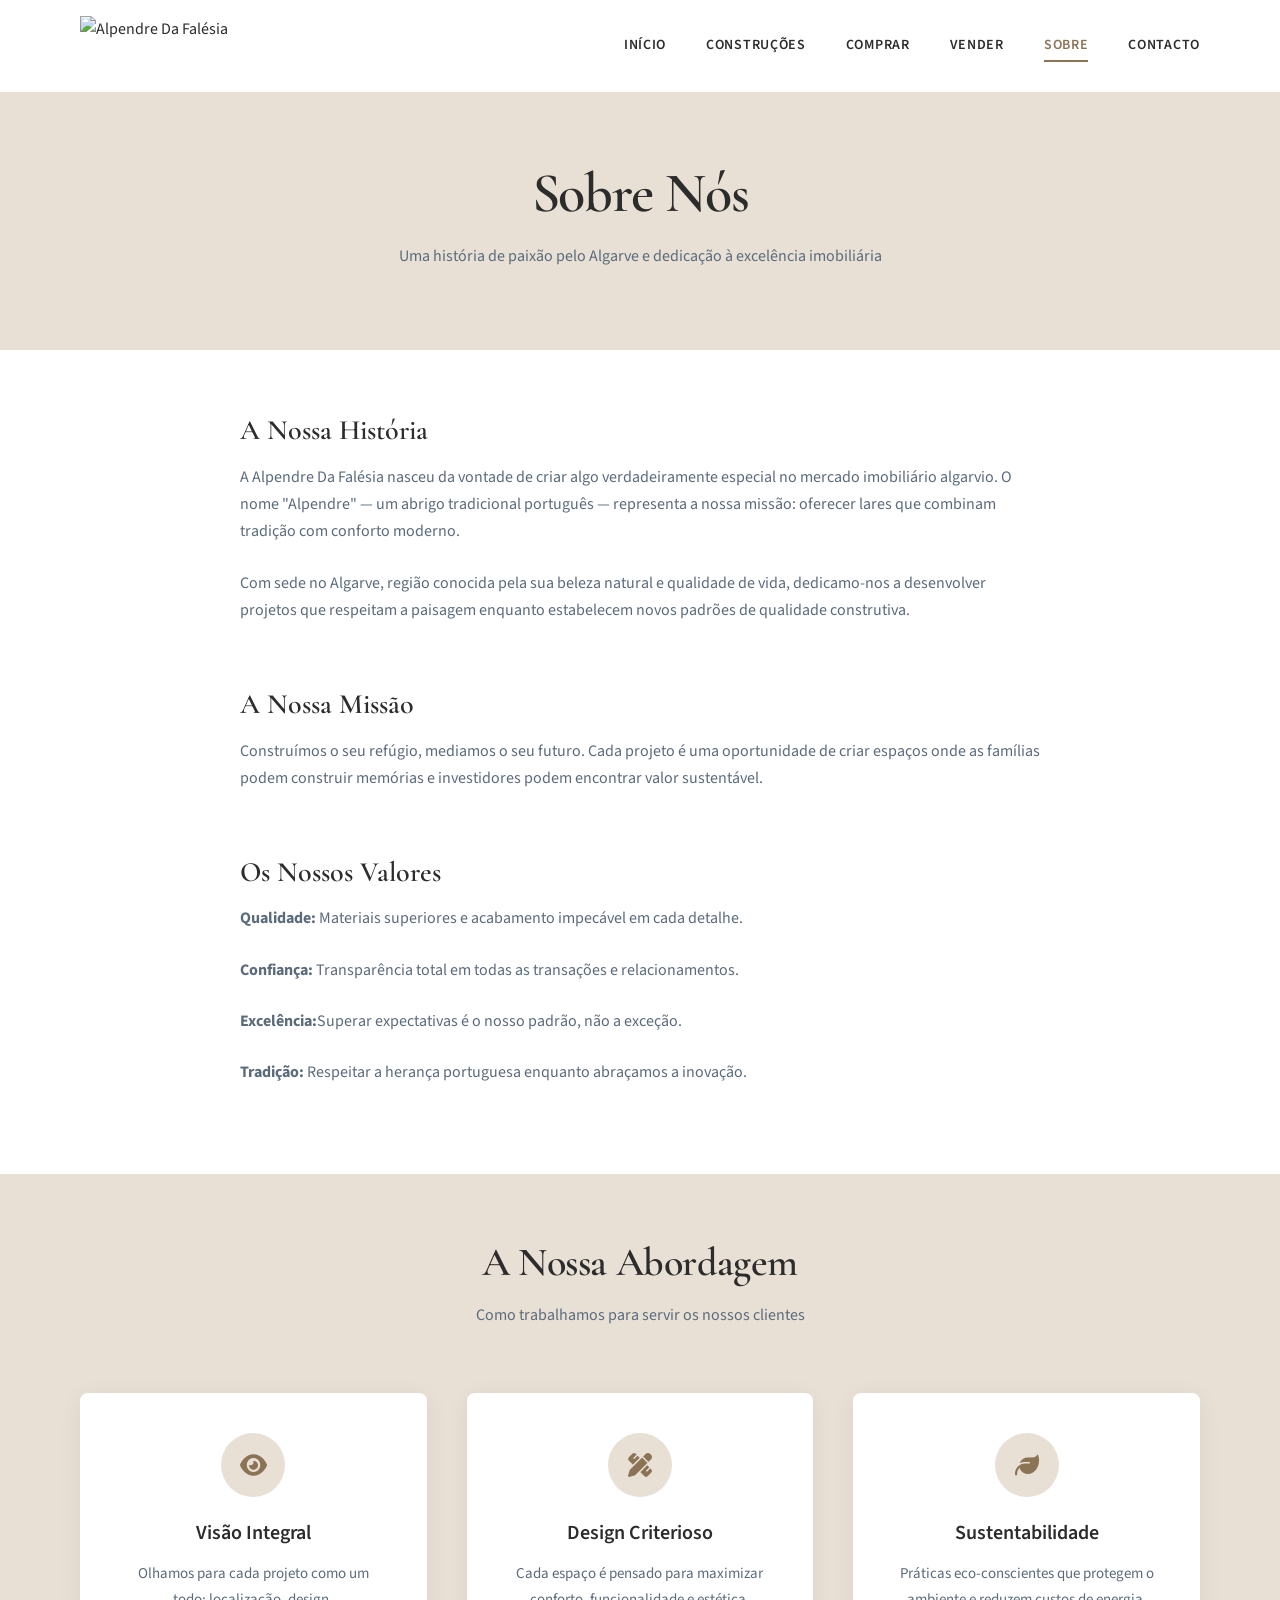
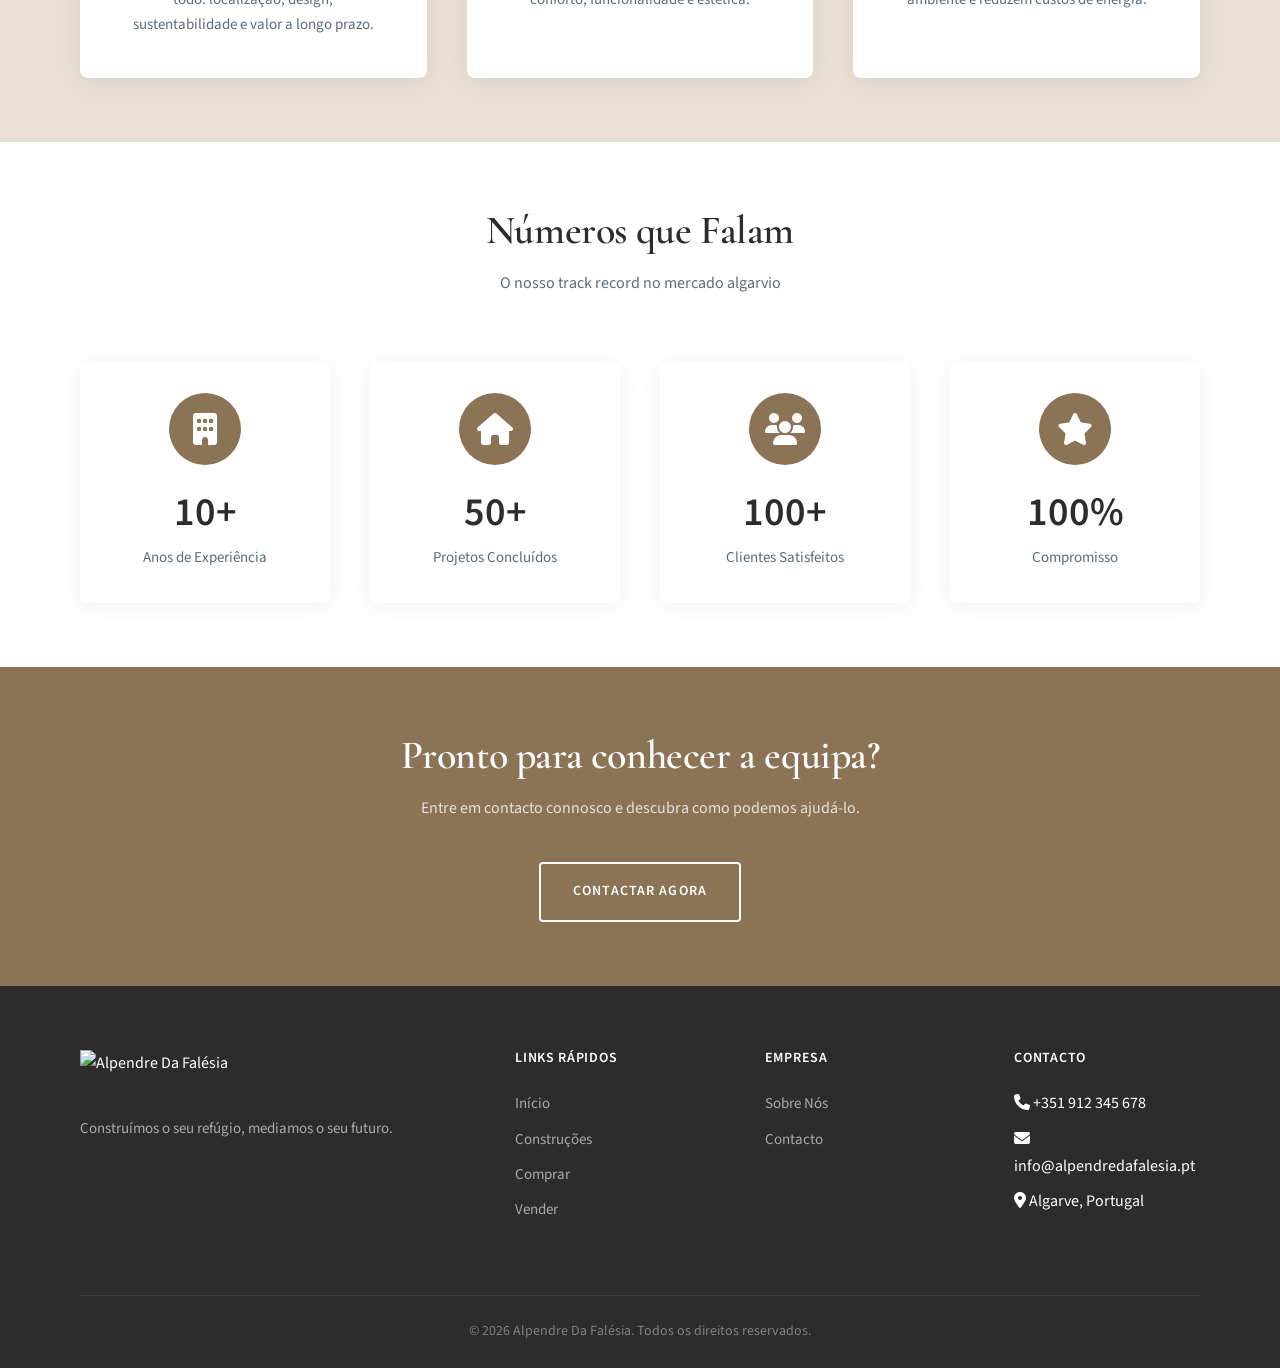
==== about.html @ 4890cd34 "Website completo - Alpendre Da Falésia" ====
<!DOCTYPE html>
<html lang="pt-PT">
<head>
    <meta charset="UTF-8">
    <meta name="viewport" content="width=device-width, initial-scale=1.0">
    <title>Sobre Nós | Alpendre Da Falésia</title>
    <meta name="description" content="Conheça a história e a equipa da Alpendre Da Falésia. Tradição e excelência imobiliária no Algarve.">
    <link rel="preconnect" href="https://fonts.googleapis.com">
    <link rel="preconnect" href="https://fonts.gstatic.com" crossorigin>
    <link href="https://fonts.googleapis.com/css2?family=Cormorant+Garamond:wght@500;600&family=Source+Sans+3:wght@400;600&display=swap" rel="stylesheet">
    <link rel="stylesheet" href="https://cdnjs.cloudflare.com/ajax/libs/font-awesome/6.4.0/css/all.min.css">
    <link rel="stylesheet" href="assets/css/style.css">
</head>
<body>
    <header id="header" class="header">
        <div class="nav-container">
            <a href="index.html" class="logo">
                <img src="assets/images/logo.png" alt="Alpendre Da Falésia">
            </a>
            <nav class="nav-links">
                <a href="index.html">Início</a>
                <a href="constructions.html">Construções</a>
                <a href="buy.html">Comprar</a>
                <a href="sell.html">Vender</a>
                <a href="about.html" class="active">Sobre</a>
                <a href="contact.html">Contacto</a>
            </nav>
            <div class="menu-toggle">
                <span></span>
                <span></span>
                <span></span>
            </div>
        </div>
    </header>

    <nav class="mobile-nav">
        <span class="mobile-close">&times;</span>
        <a href="index.html">Início</a>
        <a href="constructions.html">Construções</a>
        <a href="buy.html">Comprar</a>
        <a href="sell.html">Vender</a>
        <a href="about.html">Sobre</a>
        <a href="contact.html">Contacto</a>
    </nav>

    <section class="page-header">
        <div class="container">
            <h1>Sobre Nós</h1>
            <p>Uma história de paixão pelo Algarve e dedicação à excelência imobiliária</p>
        </div>
    </section>

    <section class="section section-white">
        <div class="container">
            <div class="content-section reveal">
                <h3>A Nossa História</h3>
                <p>A Alpendre Da Falésia nasceu da vontade de criar algo verdadeiramente especial no mercado imobiliário algarvio. O nome "Alpendre" — um abrigo tradicional português — representa a nossa missão: oferecer lares que combinam tradição com conforto moderno.</p>
                <p>Com sede no Algarve, região conocida pela sua beleza natural e qualidade de vida, dedicamo-nos a desenvolver projetos que respeitam a paisagem enquanto estabelecem novos padrões de qualidade construtiva.</p>

                <h3>A Nossa Missão</h3>
                <p>Construímos o seu refúgio, mediamos o seu futuro. Cada projeto é uma oportunidade de criar espaços onde as famílias podem construir memórias e investidores podem encontrar valor sustentável.</p>

                <h3>Os Nossos Valores</h3>
                <p><strong>Qualidade:</strong> Materiais superiores e acabamento impecável em cada detalhe.</p>
                <p><strong>Confiança:</strong> Transparência total em todas as transações e relacionamentos.</p>
                <p><strong>Excelência:</strong>Superar expectativas é o nosso padrão, não a exceção.</p>
                <p><strong>Tradição:</strong> Respeitar a herança portuguesa enquanto abraçamos a inovação.</p>
            </div>
        </div>
    </section>

    <section class="section section-sand">
        <div class="container">
            <div class="section-header reveal">
                <h2>A Nossa Abordagem</h2>
                <p>Como trabalhamos para servir os nossos clientes</p>
            </div>
            <div class="pillars-grid reveal">
                <div class="pillar-card">
                    <div class="icon"><i class="fas fa-eye"></i></div>
                    <h4>Visão Integral</h4>
                    <p>Olhamos para cada projeto como um todo: localização, design, sustentabilidade e valor a longo prazo.</p>
                </div>
                <div class="pillar-card">
                    <div class="icon"><i class="fas fa-pencil-ruler"></i></div>
                    <h4>Design Criterioso</h4>
                    <p>Cada espaço é pensado para maximizar conforto, funcionalidade e estética.</p>
                </div>
                <div class="pillar-card">
                    <div class="icon"><i class="fas fa-leaf"></i></div>
                    <h4>Sustentabilidade</h4>
                    <p>Práticas eco-conscientes que protegem o ambiente e reduzem custos de energia.</p>
                </div>
            </div>
        </div>
    </section>

    <section class="section section-white">
        <div class="container">
            <div class="section-header reveal">
                <h2>Números que Falam</h2>
                <p>O nosso track record no mercado algarvio</p>
            </div>
            <div class="pillars-grid reveal" style="grid-template-columns: repeat(4, 1fr);">
                <div class="pillar-card" style="padding: 32px;">
                    <div class="icon" style="background: var(--color-stone); color: white; width: 72px; height: 72px; font-size: 2rem;">
                        <i class="fas fa-building"></i>
                    </div>
                    <h4 style="font-size: 2.5rem; margin: 16px 0 8px;">10+</h4>
                    <p style="color: var(--color-slate);">Anos de Experiência</p>
                </div>
                <div class="pillar-card" style="padding: 32px;">
                    <div class="icon" style="background: var(--color-stone); color: white; width: 72px; height: 72px; font-size: 2rem;">
                        <i class="fas fa-home"></i>
                    </div>
                    <h4 style="font-size: 2.5rem; margin: 16px 0 8px;">50+</h4>
                    <p style="color: var(--color-slate);">Projetos Concluídos</p>
                </div>
                <div class="pillar-card" style="padding: 32px;">
                    <div class="icon" style="background: var(--color-stone); color: white; width: 72px; height: 72px; font-size: 2rem;">
                        <i class="fas fa-users"></i>
                    </div>
                    <h4 style="font-size: 2.5rem; margin: 16px 0 8px;">100+</h4>
                    <p style="color: var(--color-slate);">Clientes Satisfeitos</p>
                </div>
                <div class="pillar-card" style="padding: 32px;">
                    <div class="icon" style="background: var(--color-stone); color: white; width: 72px; height: 72px; font-size: 2rem;">
                        <i class="fas fa-star"></i>
                    </div>
                    <h4 style="font-size: 2.5rem; margin: 16px 0 8px;">100%</h4>
                    <p style="color: var(--color-slate);">Compromisso</p>
                </div>
            </div>
        </div>
    </section>

    <section class="cta-section">
        <div class="container">
            <h2>Pronto para conhecer a equipa?</h2>
            <p>Entre em contacto connosco e descubra como podemos ajudá-lo.</p>
            <a href="contact.html" class="btn btn-secondary" style="border-color: white; color: white;">Contactar Agora</a>
        </div>
    </section>

    <footer class="footer">
        <div class="container">
            <div class="footer-grid">
                <div class="footer-brand">
                    <img src="assets/images/logo.png" alt="Alpendre Da Falésia" style="height: 50px; margin-bottom: 16px;">
                    <p>Construímos o seu refúgio, mediamos o seu futuro.</p>
                </div>
                <div class="footer-col">
                    <h5>Links Rápidos</h5>
                    <ul>
                        <li><a href="index.html">Início</a></li>
                        <li><a href="constructions.html">Construções</a></li>
                        <li><a href="buy.html">Comprar</a></li>
                        <li><a href="sell.html">Vender</a></li>
                    </ul>
                </div>
                <div class="footer-col">
                    <h5>Empresa</h5>
                    <ul>
                        <li><a href="about.html">Sobre Nós</a></li>
                        <li><a href="contact.html">Contacto</a></li>
                    </ul>
                </div>
                <div class="footer-col">
                    <h5>Contacto</h5>
                    <ul>
                        <li><i class="fas fa-phone"></i> +351 912 345 678</li>
                        <li><i class="fas fa-envelope"></i> info@alpendredafalesia.pt</li>
                        <li><i class="fas fa-map-marker-alt"></i> Algarve, Portugal</li>
                    </ul>
                </div>
            </div>
            <div class="footer-bottom">
                <p>&copy; <span id="currentYear">2024</span> Alpendre Da Falésia. Todos os direitos reservados.</p>
            </div>
        </div>
    </footer>

    <script src="assets/js/main.js"></script>
</body>
</html>
---- assets/css/style.css ----
/* ========================================
   ALPENDRE DA FALÉSIA - Main Stylesheet
   ======================================== */

/* CSS Variables */
:root {
  --color-charcoal: #2C2C2C;
  --color-stone: #8B7355;
  --color-sand: #E8E0D5;
  --color-white: #FFFFFF;
  --color-sea-mist: #A8B5A0;
  --color-terracotta: #C67B5D;
  --color-slate: #5B6B7C;
  --color-ivory: #FAF8F5;

  --space-xs: 8px;
  --space-sm: 16px;
  --space-md: 24px;
  --space-lg: 40px;
  --space-xl: 64px;
  --space-2xl: 96px;
  --space-3xl: 128px;

  --font-heading: 'Cormorant Garamond', Georgia, serif;
  --font-body: 'Source Sans 3', 'Helvetica Neue', sans-serif;

  --shadow-card: 0 4px 24px rgba(0,0,0,0.06);
  --shadow-hover: 0 8px 32px rgba(0,0,0,0.12);
  --radius-sm: 4px;
  --radius-md: 8px;
  --radius-lg: 12px;
}

/* Reset & Base */
*, *::before, *::after {
  box-sizing: border-box;
  margin: 0;
  padding: 0;
}

html {
  scroll-behavior: smooth;
}

body {
  font-family: var(--font-body);
  font-size: 16px;
  line-height: 1.7;
  color: var(--color-charcoal);
  background: var(--color-ivory);
  -webkit-font-smoothing: antialiased;
}

img {
  max-width: 100%;
  height: auto;
  display: block;
}

a {
  text-decoration: none;
  color: inherit;
}

ul, ol {
  list-style: none;
}

/* Typography */
h1, h2, h3, h4, h5, h6 {
  font-family: var(--font-heading);
  font-weight: 600;
  line-height: 1.2;
  color: var(--color-charcoal);
}

h1 { font-size: 3.5rem; letter-spacing: -0.02em; }
h2 { font-size: 2.5rem; letter-spacing: -0.01em; }
h3 { font-size: 1.75rem; }
h4 { font-size: 1.25rem; font-family: var(--font-body); font-weight: 600; }

.container {
  max-width: 1280px;
  margin: 0 auto;
  padding: 0 80px;
}

@media (max-width: 1199px) {
  .container { padding: 0 48px; }
}

@media (max-width: 767px) {
  .container { padding: 0 24px; }
  h1 { font-size: 2.25rem; }
  h2 { font-size: 1.75rem; }
  h3 { font-size: 1.25rem; }
}

/* ========================================
   HEADER & NAVIGATION
   ======================================== */
.header {
  position: fixed;
  top: 0;
  left: 0;
  right: 0;
  z-index: 1000;
  background: var(--color-white);
  transition: box-shadow 0.3s ease;
}

.header.scrolled {
  box-shadow: 0 2px 20px rgba(0,0,0,0.08);
}

.nav-container {
  display: flex;
  align-items: center;
  justify-content: space-between;
  padding: var(--space-sm) 80px;
}

.logo img {
  height: 60px;
  width: auto;
}

.nav-links {
  display: flex;
  gap: var(--space-lg);
}

.nav-links a {
  font-size: 0.875rem;
  font-weight: 600;
  text-transform: uppercase;
  letter-spacing: 0.05em;
  color: var(--color-charcoal);
  position: relative;
  padding: 4px 0;
  transition: color 0.2s;
}

.nav-links a::after {
  content: '';
  position: absolute;
  bottom: 0;
  left: 0;
  width: 0;
  height: 2px;
  background: var(--color-stone);
  transition: width 0.3s ease;
}

.nav-links a:hover,
.nav-links a.active {
  color: var(--color-stone);
}

.nav-links a:hover::after,
.nav-links a.active::after {
  width: 100%;
}

/* Mobile Menu */
.menu-toggle {
  display: none;
  flex-direction: column;
  gap: 5px;
  cursor: pointer;
  padding: 8px;
}

.menu-toggle span {
  display: block;
  width: 24px;
  height: 2px;
  background: var(--color-charcoal);
  transition: all 0.3s;
}

.mobile-nav {
  display: none;
  position: fixed;
  top: 0;
  left: 0;
  right: 0;
  bottom: 0;
  background: var(--color-white);
  flex-direction: column;
  align-items: center;
  justify-content: center;
  gap: var(--space-lg);
  z-index: 999;
}

.mobile-nav.active {
  display: flex;
}

.mobile-nav a {
  font-size: 1.5rem;
  font-family: var(--font-heading);
  font-weight: 600;
  text-transform: uppercase;
  letter-spacing: 0.05em;
}

.mobile-close {
  position: absolute;
  top: 24px;
  right: 24px;
  font-size: 2rem;
  cursor: pointer;
  color: var(--color-charcoal);
}

@media (max-width: 900px) {
  .nav-links { display: none; }
  .menu-toggle { display: flex; }
}

/* ========================================
   BUTTONS
   ======================================== */
.btn {
  display: inline-block;
  padding: 16px 32px;
  font-family: var(--font-body);
  font-size: 0.875rem;
  font-weight: 600;
  text-transform: uppercase;
  letter-spacing: 0.08em;
  border-radius: var(--radius-sm);
  cursor: pointer;
  transition: all 0.2s ease;
  border: none;
  text-align: center;
}

.btn-primary {
  background: var(--color-stone);
  color: var(--color-white);
}

.btn-primary:hover {
  background: #7a6548;
  box-shadow: 0 4px 16px rgba(139,115,85,0.3);
}

.btn-secondary {
  background: transparent;
  color: var(--color-stone);
  border: 2px solid var(--color-stone);
}

.btn-secondary:hover {
  background: var(--color-stone);
  color: var(--color-white);
}

.btn-group {
  display: flex;
  gap: var(--space-sm);
  flex-wrap: wrap;
}

/* ========================================
   HERO SECTION
   ======================================== */
.hero {
  min-height: 100vh;
  display: flex;
  align-items: center;
  padding-top: 80px;
  background: linear-gradient(135deg, var(--color-ivory) 0%, var(--color-sand) 100%);
  position: relative;
  overflow: hidden;
}

.hero::before {
  content: '';
  position: absolute;
  top: -50%;
  right: -20%;
  width: 70%;
  height: 200%;
  background: radial-gradient(ellipse, rgba(168,181,160,0.15) 0%, transparent 70%);
  pointer-events: none;
}

.hero-content {
  max-width: 1280px;
  margin: 0 auto;
  padding: var(--space-2xl) 80px;
  display: grid;
  grid-template-columns: 1fr 1fr;
  gap: var(--space-xl);
  align-items: center;
}

.hero-text h1 {
  margin-bottom: var(--space-md);
  opacity: 0;
  transform: translateY(30px);
  animation: fadeUp 0.8s ease forwards;
}

.hero-text .tagline {
  font-size: 1.25rem;
  color: var(--color-slate);
  margin-bottom: var(--space-lg);
  opacity: 0;
  transform: translateY(30px);
  animation: fadeUp 0.8s ease 0.1s forwards;
}

.hero-text .btn-group {
  opacity: 0;
  transform: translateY(30px);
  animation: fadeUp 0.8s ease 0.2s forwards;
}

.hero-image {
  display: flex;
  justify-content: center;
  align-items: center;
  opacity: 0;
  transform: translateX(30px);
  animation: fadeRight 0.8s ease 0.3s forwards;
}

.hero-image img {
  max-width: 100%;
  border-radius: var(--radius-lg);
  box-shadow: var(--shadow-hover);
}

@keyframes fadeUp {
  to {
    opacity: 1;
    transform: translateY(0);
  }
}

@keyframes fadeRight {
  to {
    opacity: 1;
    transform: translateX(0);
  }
}

@media (max-width: 900px) {
  .hero-content {
    grid-template-columns: 1fr;
    padding: var(--space-xl) 24px;
    text-align: center;
  }

  .hero-image {
    order: -1;
  }

  .hero-image img {
    max-width: 80%;
  }

  .btn-group {
    justify-content: center;
  }
}

/* ========================================
   SECTION STYLES
   ======================================== */
.section {
  padding: var(--space-xl) 0;
}

.section-white {
  background: var(--color-white);
}

.section-sand {
  background: var(--color-sand);
}

.section-header {
  text-align: center;
  margin-bottom: var(--space-xl);
}

.section-header h2 {
  margin-bottom: var(--space-sm);
}

.section-header p {
  color: var(--color-slate);
  max-width: 600px;
  margin: 0 auto;
}

/* ========================================
   SERVICE PILLARS
   ======================================== */
.pillars-grid {
  display: grid;
  grid-template-columns: repeat(3, 1fr);
  gap: var(--space-lg);
}

.pillar-card {
  background: var(--color-white);
  border-radius: var(--radius-md);
  padding: var(--space-lg);
  text-align: center;
  box-shadow: var(--shadow-card);
  transition: all 0.3s ease;
}

.pillar-card:hover {
  transform: translateY(-4px);
  box-shadow: var(--shadow-hover);
}

.pillar-card .icon {
  width: 64px;
  height: 64px;
  background: var(--color-sand);
  border-radius: 50%;
  display: flex;
  align-items: center;
  justify-content: center;
  margin: 0 auto var(--space-md);
  color: var(--color-stone);
  font-size: 1.5rem;
}

.pillar-card h4 {
  margin-bottom: var(--space-sm);
}

.pillar-card p {
  color: var(--color-slate);
  font-size: 0.9375rem;
}

@media (max-width: 900px) {
  .pillars-grid {
    grid-template-columns: 1fr;
    gap: var(--space-md);
  }
}

/* ========================================
   PROJECT CARDS
   ======================================== */
.projects-grid {
  display: grid;
  grid-template-columns: repeat(3, 1fr);
  gap: var(--space-lg);
}

.project-card {
  background: var(--color-white);
  border-radius: var(--radius-lg);
  overflow: hidden;
  box-shadow: var(--shadow-card);
  transition: all 0.3s ease;
}

.project-card:hover {
  transform: translateY(-4px);
  box-shadow: var(--shadow-hover);
}

.project-card .image {
  aspect-ratio: 4/3;
  background: var(--color-sand);
  display: flex;
  align-items: center;
  justify-content: center;
  overflow: hidden;
}

.project-card .image img {
  width: 100%;
  height: 100%;
  object-fit: cover;
  transition: transform 0.3s ease;
}

.project-card:hover .image img {
  transform: scale(1.03);
}

.project-card .placeholder-img {
  display: flex;
  flex-direction: column;
  align-items: center;
  justify-content: center;
  color: var(--color-slate);
  padding: var(--space-md);
  text-align: center;
  background: var(--color-sand);
  width: 100%;
  height: 100%;
}

.project-card .placeholder-img i {
  font-size: 3rem;
  margin-bottom: var(--space-sm);
  color: var(--color-stone);
}

.project-card .content {
  padding: var(--space-md);
}

.project-card .badge {
  display: inline-block;
  padding: 4px 12px;
  border-radius: 20px;
  font-size: 0.75rem;
  font-weight: 600;
  text-transform: uppercase;
  letter-spacing: 0.05em;
  margin-bottom: var(--space-sm);
}

.badge-completed {
  background: var(--color-sea-mist);
  color: var(--color-white);
}

.badge-ongoing {
  background: var(--color-terracotta);
  color: var(--color-white);
}

.badge-planned {
  background: var(--color-slate);
  color: var(--color-white);
}

.project-card h4 {
  margin-bottom: 4px;
}

.project-card .location {
  color: var(--color-slate);
  font-size: 0.875rem;
  margin-bottom: var(--space-sm);
}

.project-card .description {
  color: var(--color-slate);
  font-size: 0.875rem;
  display: -webkit-box;
  -webkit-line-clamp: 2;
  -webkit-box-orient: vertical;
  overflow: hidden;
}

@media (max-width: 900px) {
  .projects-grid {
    grid-template-columns: 1fr;
  }
}

/* ========================================
   CONTACT INFO
   ======================================== */
.contact-info {
  display: grid;
  grid-template-columns: repeat(3, 1fr);
  gap: var(--space-lg);
  text-align: center;
}

.contact-item {
  padding: var(--space-md);
}

.contact-item .icon {
  width: 56px;
  height: 56px;
  background: var(--color-stone);
  color: var(--color-white);
  border-radius: 50%;
  display: flex;
  align-items: center;
  justify-content: center;
  margin: 0 auto var(--space-sm);
  font-size: 1.25rem;
}

.contact-item h4 {
  margin-bottom: var(--space-xs);
}

.contact-item p {
  color: var(--color-slate);
}

@media (max-width: 767px) {
  .contact-info {
    grid-template-columns: 1fr;
  }
}

/* ========================================
   FORMS
   ======================================== */
.form-group {
  margin-bottom: var(--space-md);
}

.form-group label {
  display: block;
  font-size: 0.875rem;
  font-weight: 600;
  text-transform: uppercase;
  letter-spacing: 0.05em;
  color: var(--color-slate);
  margin-bottom: var(--space-xs);
}

.form-group input,
.form-group textarea,
.form-group select {
  width: 100%;
  padding: 16px;
  font-family: var(--font-body);
  font-size: 1rem;
  border: 1px solid #DDD;
  border-radius: var(--radius-sm);
  background: var(--color-white);
  transition: border-color 0.2s;
}

.form-group input:focus,
.form-group textarea:focus,
.form-group select:focus {
  outline: none;
  border-color: var(--color-stone);
  box-shadow: 0 0 0 2px rgba(139,115,85,0.1);
}

.form-group textarea {
  min-height: 120px;
  resize: vertical;
}

/* ========================================
   PROPERTY CARDS
   ======================================== */
.properties-grid {
  display: grid;
  grid-template-columns: repeat(3, 1fr);
  gap: var(--space-lg);
}

.property-card {
  background: var(--color-white);
  border-radius: var(--radius-lg);
  overflow: hidden;
  box-shadow: var(--shadow-card);
  transition: all 0.3s ease;
}

.property-card:hover {
  transform: translateY(-4px);
  box-shadow: var(--shadow-hover);
}

.property-card .image {
  aspect-ratio: 4/3;
  background: var(--color-sand);
  position: relative;
  overflow: hidden;
}

.property-card .image img {
  width: 100%;
  height: 100%;
  object-fit: cover;
  transition: transform 0.3s ease;
}

.property-card:hover .image img {
  transform: scale(1.03);
}

.property-card .location-badge {
  position: absolute;
  top: var(--space-sm);
  left: var(--space-sm);
  background: var(--color-charcoal);
  color: var(--color-white);
  padding: 4px 12px;
  border-radius: 20px;
  font-size: 0.75rem;
  font-weight: 600;
}

.property-card .content {
  padding: var(--space-md);
}

.property-card .price {
  font-family: var(--font-heading);
  font-size: 1.5rem;
  font-weight: 600;
  color: var(--color-stone);
  margin-bottom: var(--space-xs);
}

.property-card h4 {
  margin-bottom: 4px;
}

.property-card .meta {
  color: var(--color-slate);
  font-size: 0.875rem;
  margin-bottom: var(--space-sm);
}

@media (max-width: 900px) {
  .properties-grid {
    grid-template-columns: 1fr;
  }
}

/* ========================================
   VALUE PROPS (Sell Page)
   ======================================== */
.value-grid {
  display: grid;
  grid-template-columns: repeat(2, 1fr);
  gap: var(--space-lg);
}

.value-item {
  display: flex;
  gap: var(--space-md);
  align-items: flex-start;
}

.value-item .icon {
  flex-shrink: 0;
  width: 48px;
  height: 48px;
  background: var(--color-sand);
  border-radius: 50%;
  display: flex;
  align-items: center;
  justify-content: center;
  color: var(--color-stone);
}

.value-item h4 {
  margin-bottom: 4px;
}

.value-item p {
  color: var(--color-slate);
  font-size: 0.9375rem;
}

@media (max-width: 767px) {
  .value-grid {
    grid-template-columns: 1fr;
  }
}

/* ========================================
   FOOTER
   ======================================== */
.footer {
  background: var(--color-charcoal);
  color: var(--color-white);
  padding: var(--space-xl) 0 var(--space-md);
}

.footer-grid {
  display: grid;
  grid-template-columns: 2fr 1fr 1fr 1fr;
  gap: var(--space-xl);
  margin-bottom: var(--space-xl);
}

.footer-brand p {
  color: rgba(255,255,255,0.6);
  margin-top: var(--space-sm);
  font-size: 0.9375rem;
}

.footer-col h5 {
  color: var(--color-white);
  font-family: var(--font-body);
  font-size: 0.875rem;
  font-weight: 600;
  text-transform: uppercase;
  letter-spacing: 0.05em;
  margin-bottom: var(--space-md);
}

.footer-col ul li {
  margin-bottom: var(--space-xs);
}

.footer-col a {
  color: rgba(255,255,255,0.6);
  font-size: 0.9375rem;
  transition: color 0.2s;
}

.footer-col a:hover {
  color: var(--color-white);
}

.footer-bottom {
  border-top: 1px solid rgba(255,255,255,0.1);
  padding-top: var(--space-md);
  text-align: center;
  color: rgba(255,255,255,0.4);
  font-size: 0.875rem;
}

@media (max-width: 900px) {
  .footer-grid {
    grid-template-columns: 1fr 1fr;
    gap: var(--space-lg);
  }
}

@media (max-width: 567px) {
  .footer-grid {
    grid-template-columns: 1fr;
  }
}

/* ========================================
   PAGE HEADER (Inner Pages)
   ======================================== */
.page-header {
  padding: 160px 0 80px;
  background: var(--color-sand);
  text-align: center;
}

.page-header h1 {
  margin-bottom: var(--space-sm);
}

.page-header p {
  color: var(--color-slate);
  max-width: 600px;
  margin: 0 auto;
}

/* ========================================
   CONTENT SECTION
   ======================================== */
.content-section {
  max-width: 800px;
  margin: 0 auto;
}

.content-section h3 {
  margin-top: var(--space-xl);
  margin-bottom: var(--space-sm);
}

.content-section h3:first-child {
  margin-top: 0;
}

.content-section p {
  margin-bottom: var(--space-md);
  color: var(--color-slate);
}

/* ========================================
   CTA SECTION
   ======================================== */
.cta-section {
  background: var(--color-stone);
  color: var(--color-white);
  text-align: center;
  padding: var(--space-xl) 0;
}

.cta-section h2 {
  color: var(--color-white);
  margin-bottom: var(--space-sm);
}

.cta-section p {
  color: rgba(255,255,255,0.8);
  margin-bottom: var(--space-lg);
  max-width: 600px;
  margin-left: auto;
  margin-right: auto;
}

/* ========================================
   SCROLL ANIMATIONS
   ======================================== */
.reveal {
  opacity: 0;
  transform: translateY(20px);
  transition: opacity 0.5s ease, transform 0.5s ease;
}

.reveal.visible {
  opacity: 1;
  transform: translateY(0);
}

/* ========================================
   UTILITIES
   ======================================== */
.text-center { text-align: center; }
.mb-0 { margin-bottom: 0; }
.mb-sm { margin-bottom: var(--space-sm); }
.mb-md { margin-bottom: var(--space-md); }
.mb-lg { margin-bottom: var(--space-lg); }
.mt-lg { margin-top: var(--space-lg); }
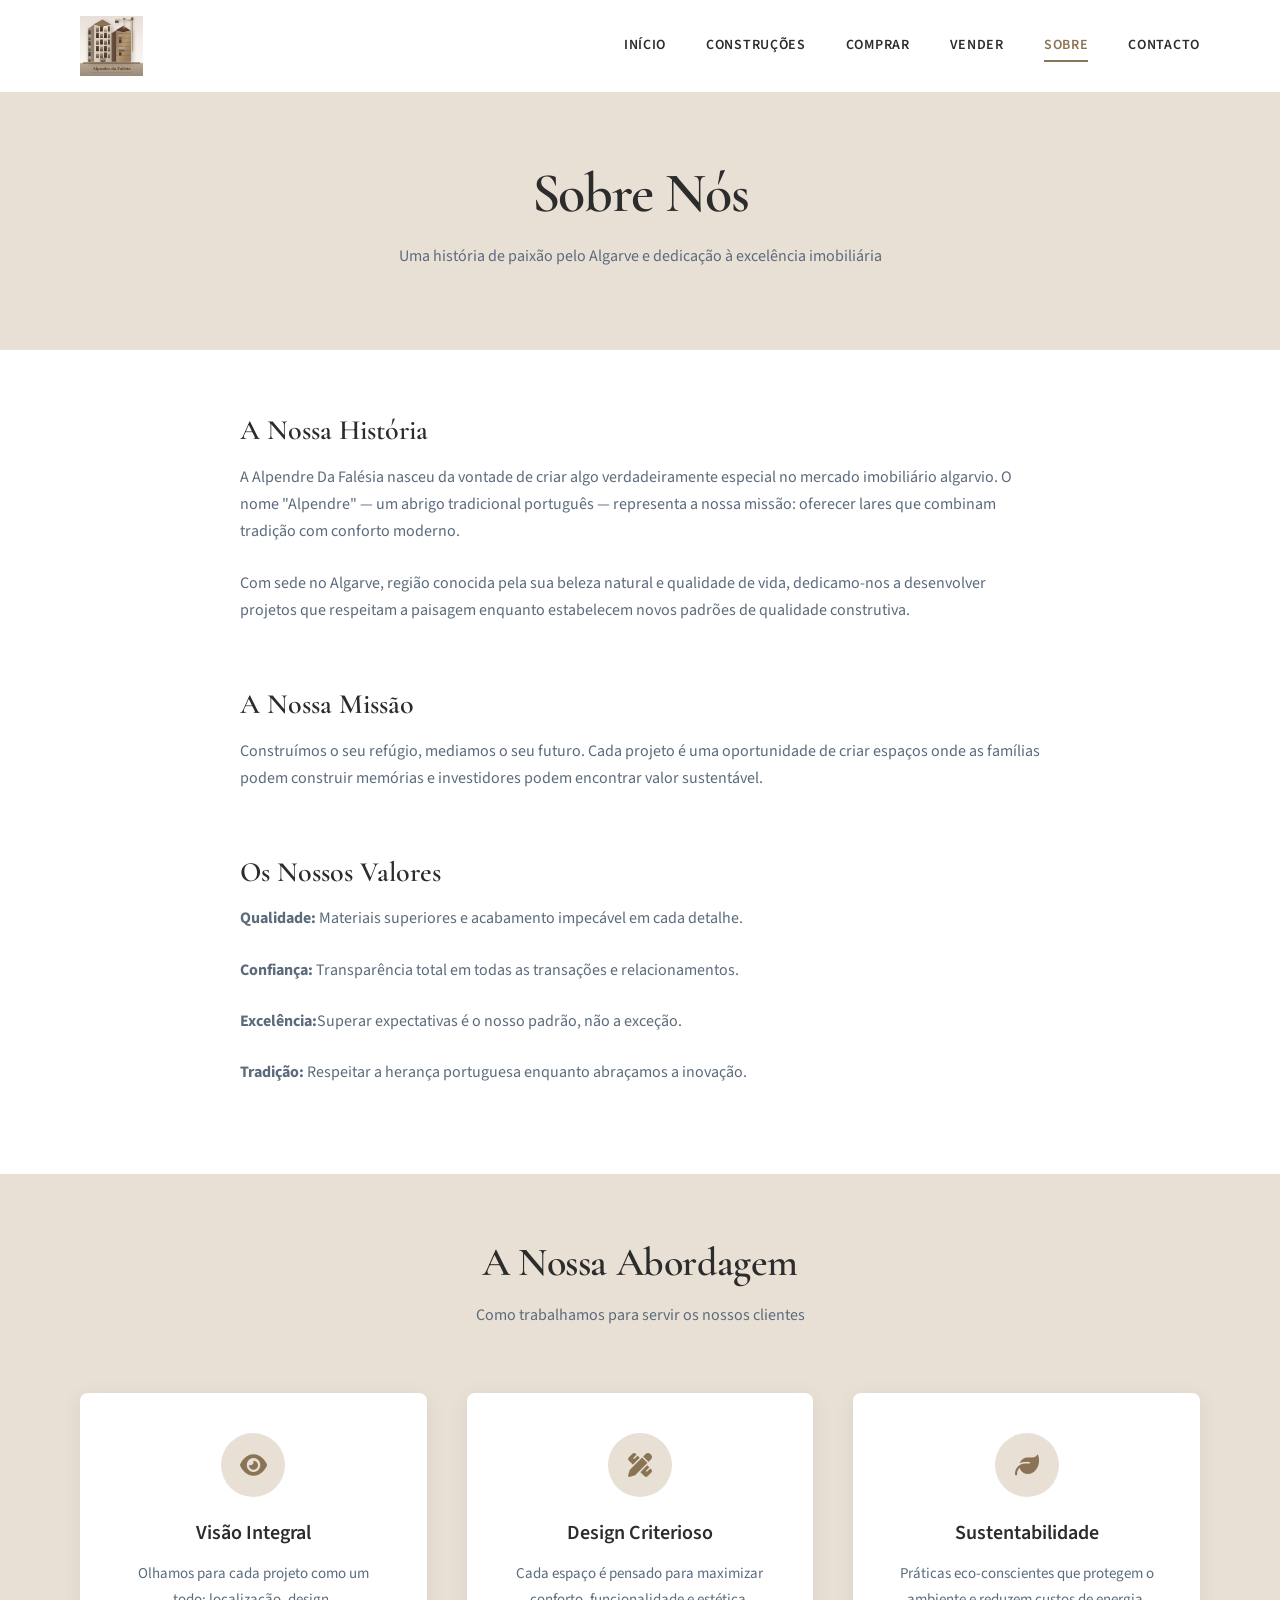
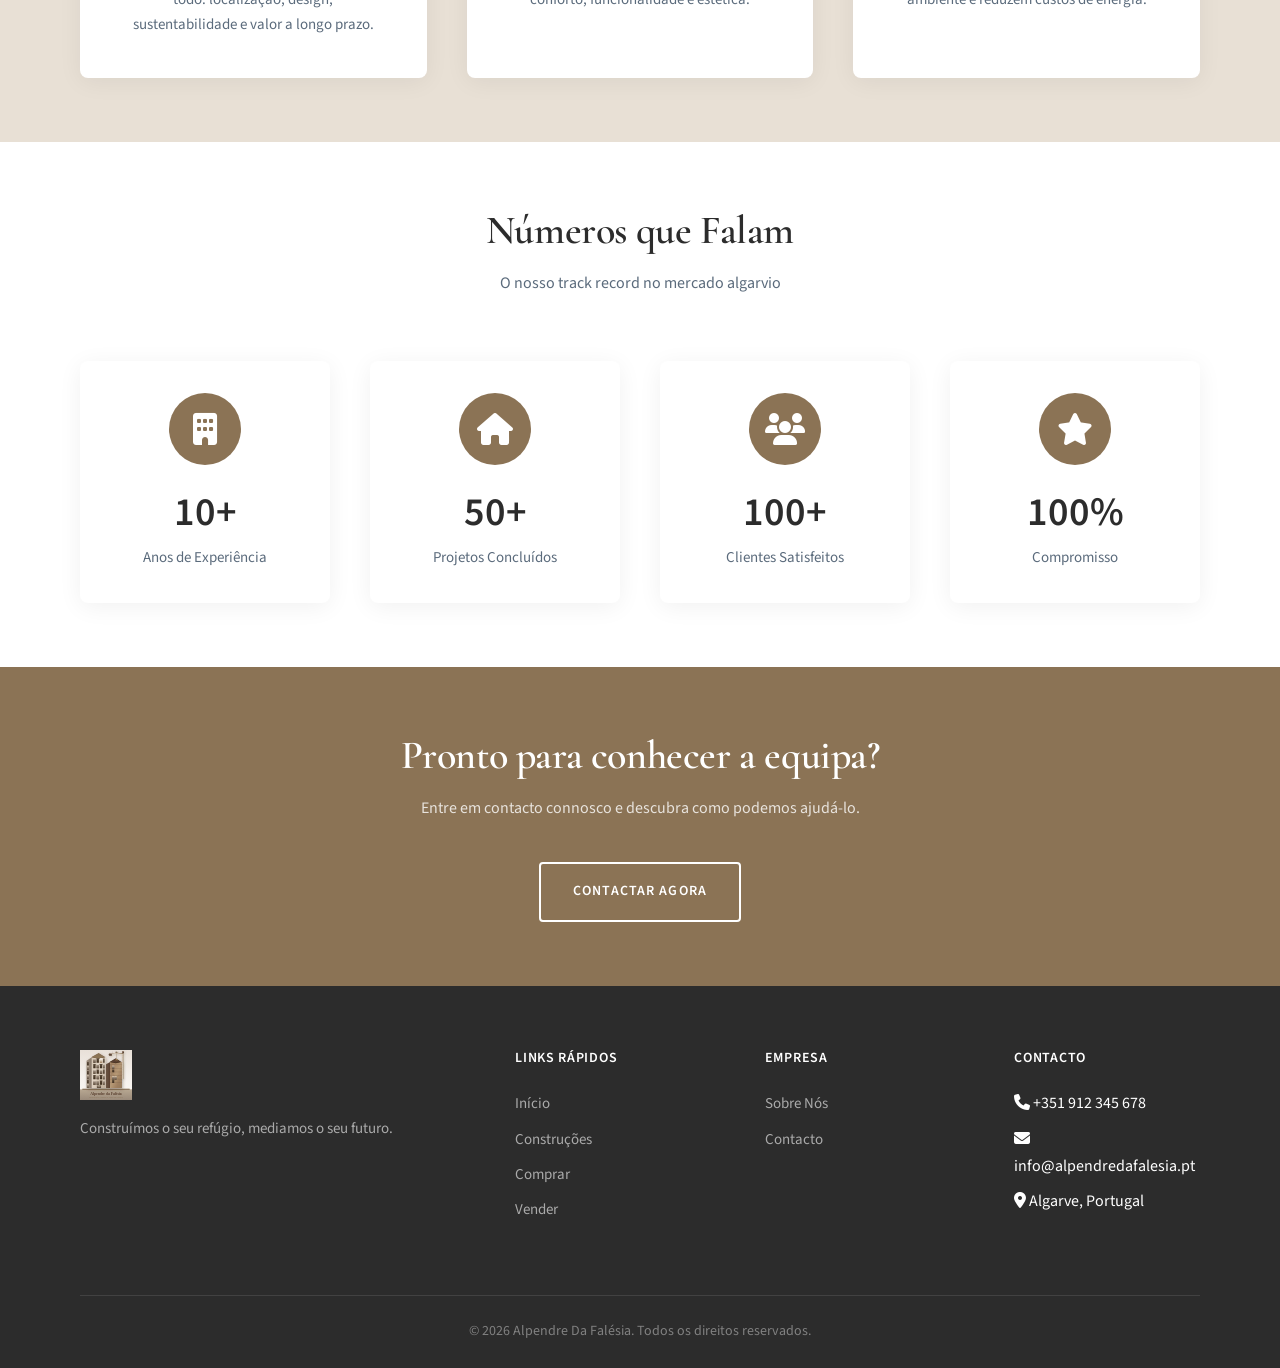
==== commit a51d45c0: "Use logo.svg instead of broken logo.png" ====
--- a/about.html
+++ b/about.html
@@ -15,7 +15,7 @@
     <header id="header" class="header">
         <div class="nav-container">
             <a href="index.html" class="logo">
-                <img src="assets/images/logo.png" alt="Alpendre Da Falésia">
+                <img src="assets/images/logo.svg" alt="Alpendre Da Falésia">
             </a>
             <nav class="nav-links">
                 <a href="index.html">Início</a>
@@ -146,7 +146,7 @@
         <div class="container">
             <div class="footer-grid">
                 <div class="footer-brand">
-                    <img src="assets/images/logo.png" alt="Alpendre Da Falésia" style="height: 50px; margin-bottom: 16px;">
+                    <img src="assets/images/logo.svg" alt="Alpendre Da Falésia" style="height: 50px; margin-bottom: 16px;">
                     <p>Construímos o seu refúgio, mediamos o seu futuro.</p>
                 </div>
                 <div class="footer-col">
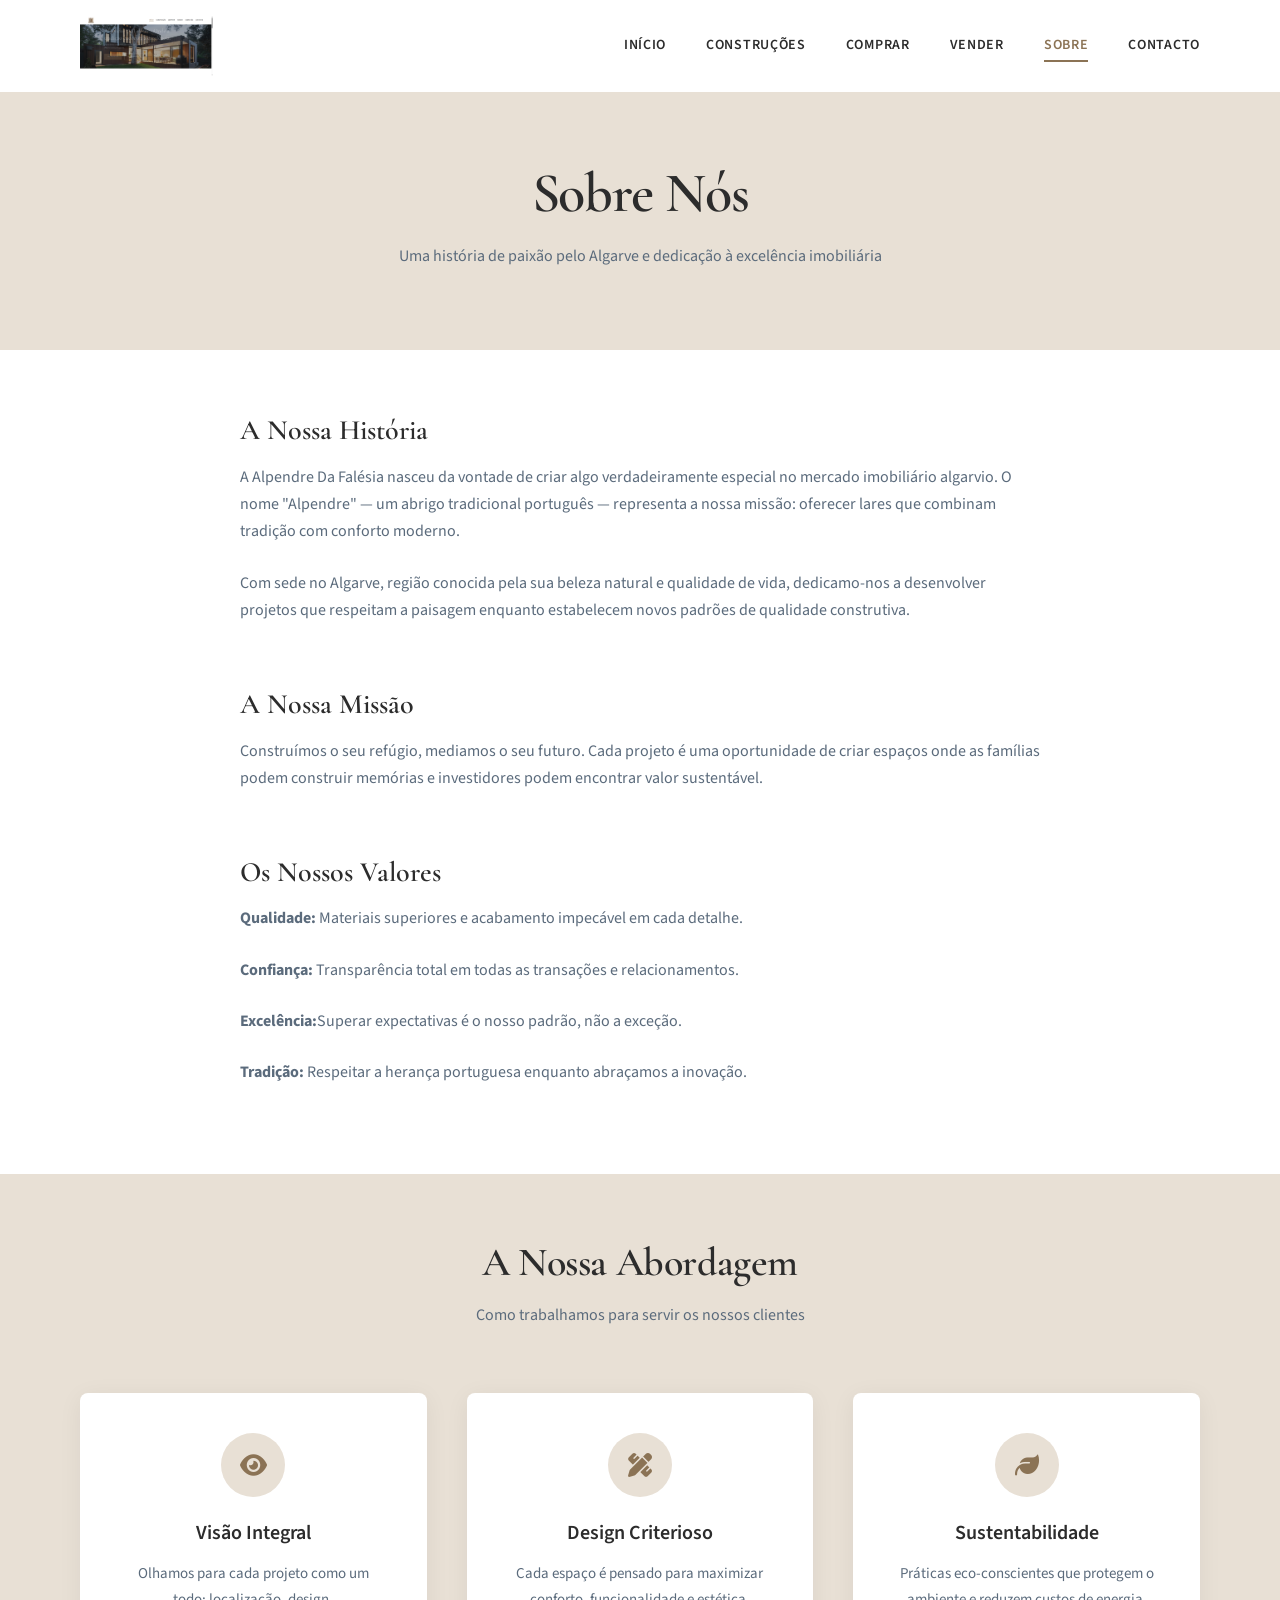
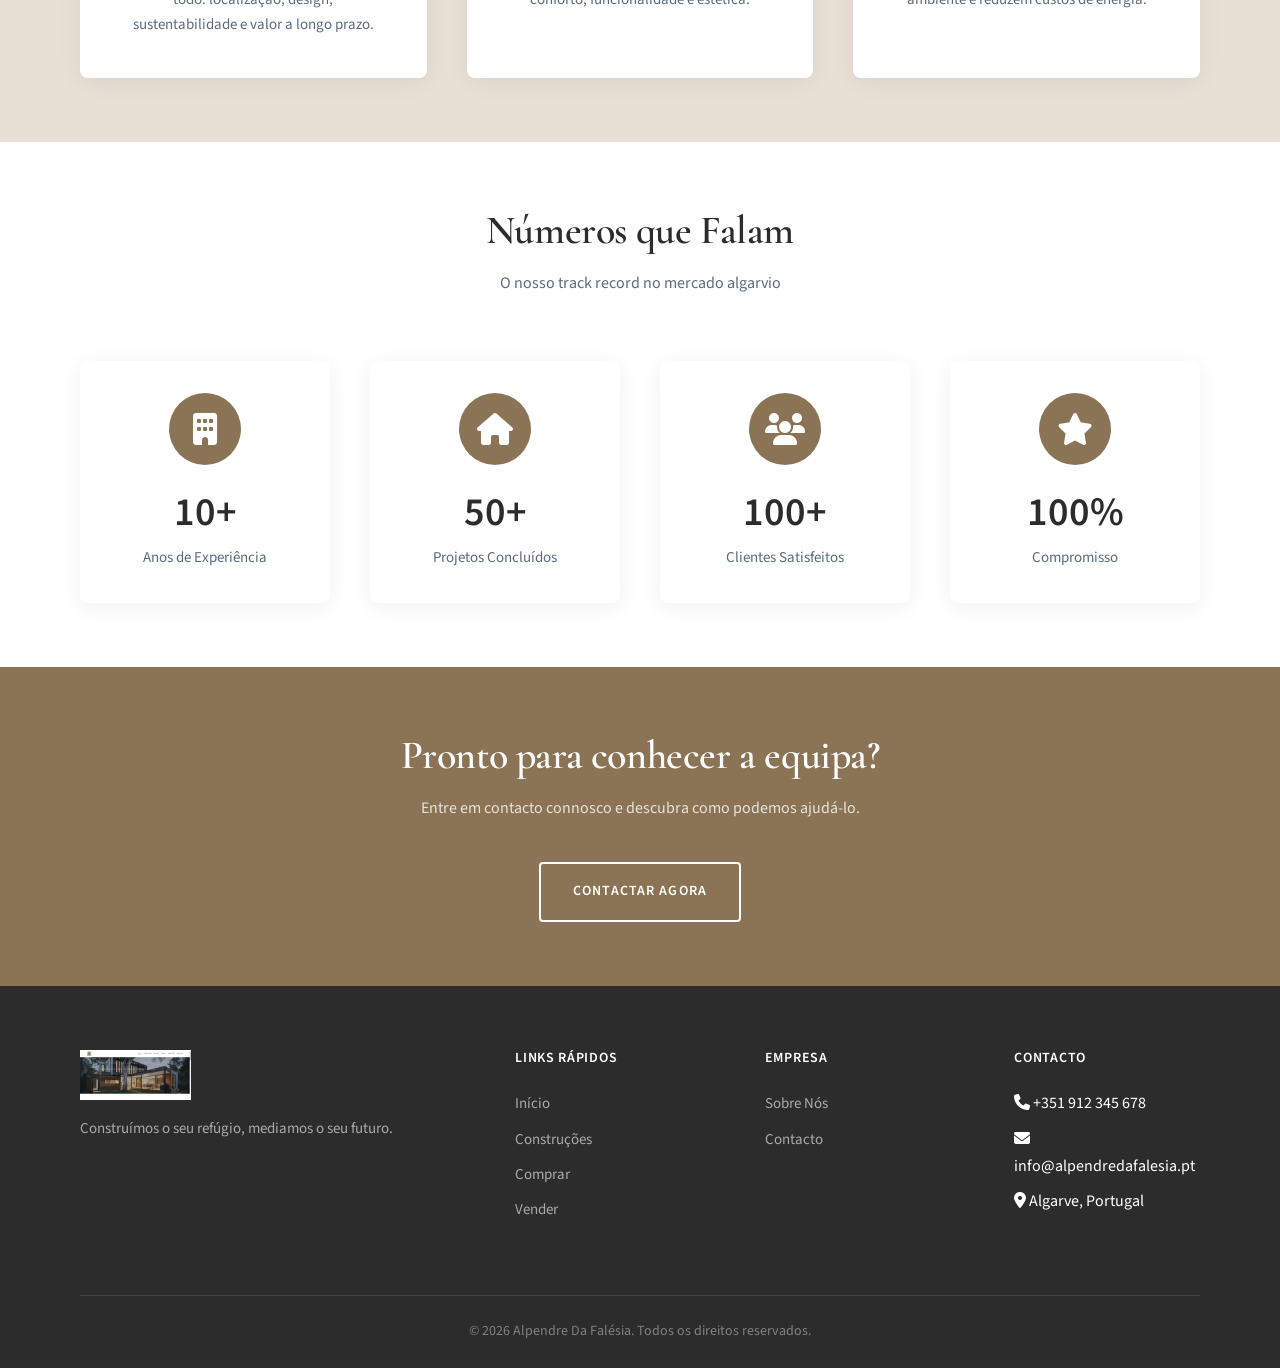
==== commit ac7d3f9b: "Use logo.png" ====
--- a/about.html
+++ b/about.html
@@ -15,7 +15,7 @@
     <header id="header" class="header">
         <div class="nav-container">
             <a href="index.html" class="logo">
-                <img src="assets/images/logo.svg" alt="Alpendre Da Falésia">
+                <img src="assets/images/logo.png" alt="Alpendre Da Falésia">
             </a>
             <nav class="nav-links">
                 <a href="index.html">Início</a>
@@ -146,7 +146,7 @@
         <div class="container">
             <div class="footer-grid">
                 <div class="footer-brand">
-                    <img src="assets/images/logo.svg" alt="Alpendre Da Falésia" style="height: 50px; margin-bottom: 16px;">
+                    <img src="assets/images/logo.png" alt="Alpendre Da Falésia" style="height: 50px; margin-bottom: 16px;">
                     <p>Construímos o seu refúgio, mediamos o seu futuro.</p>
                 </div>
                 <div class="footer-col">
